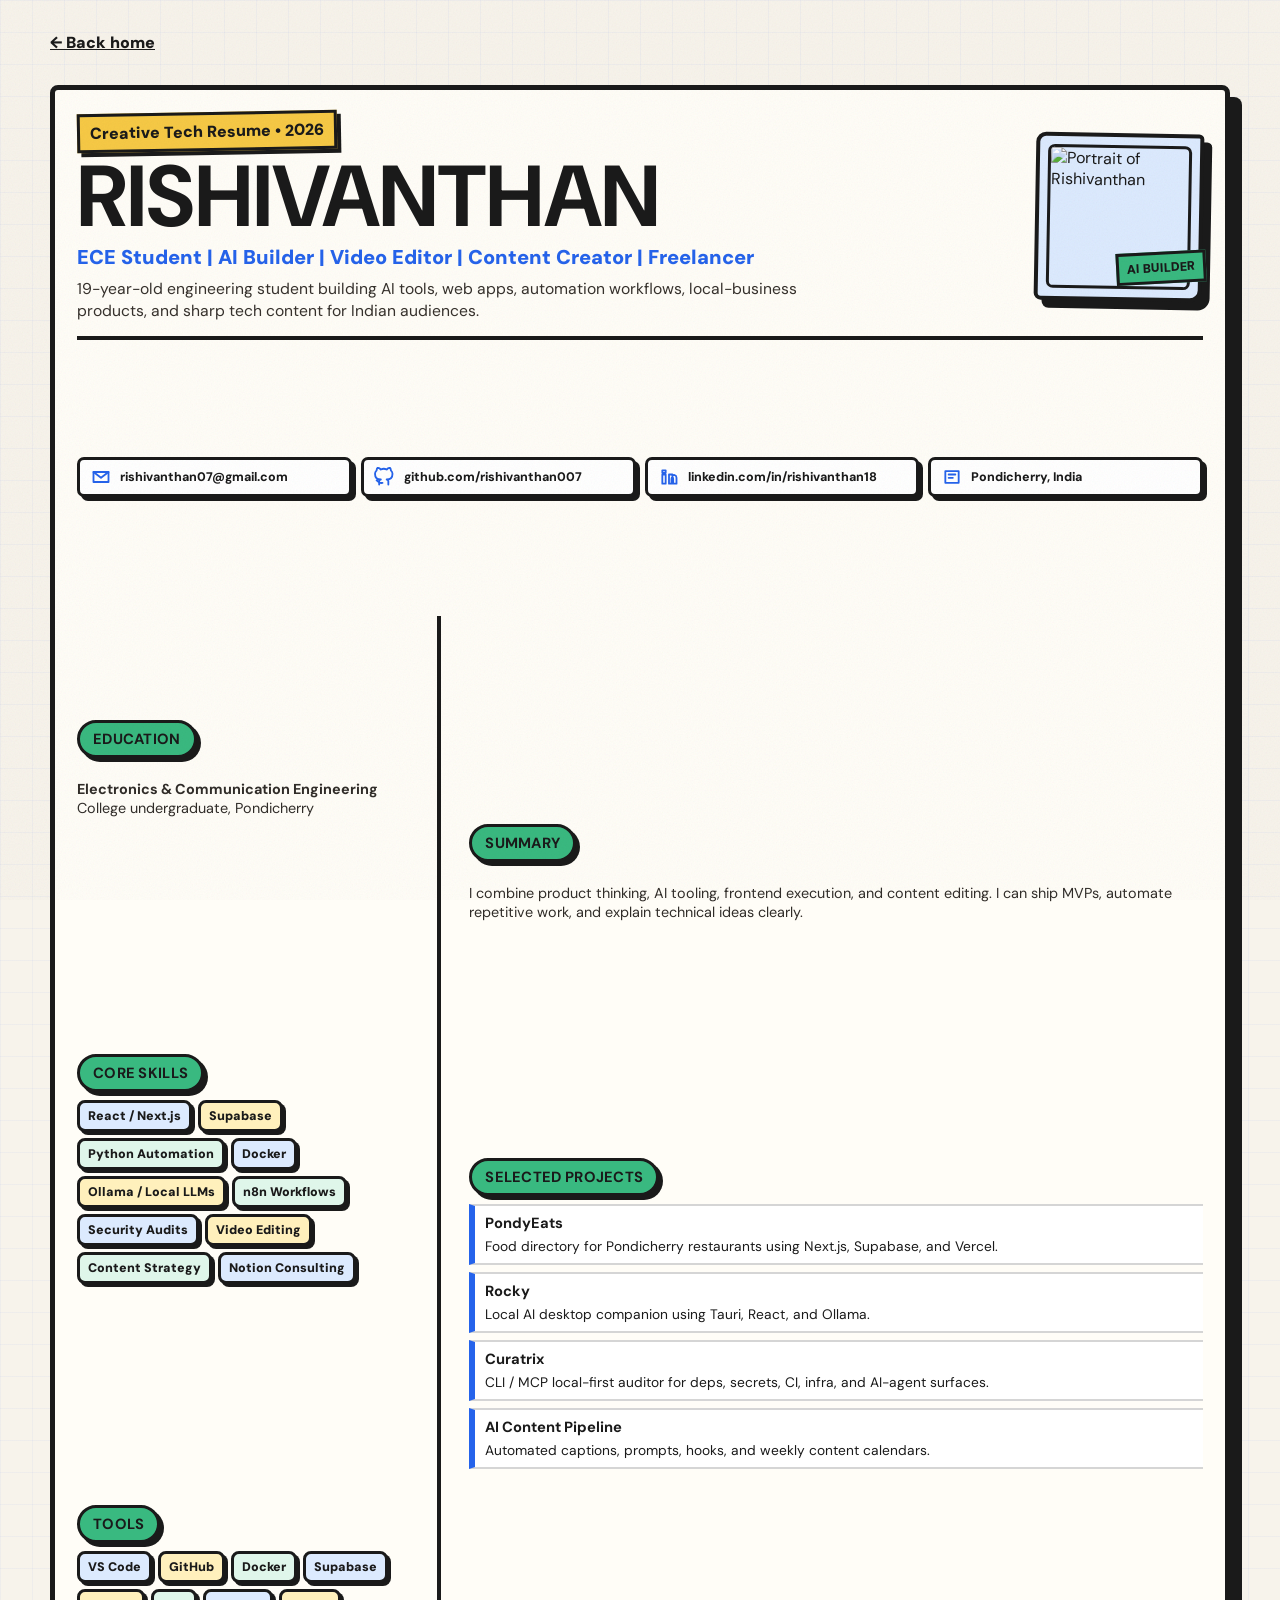
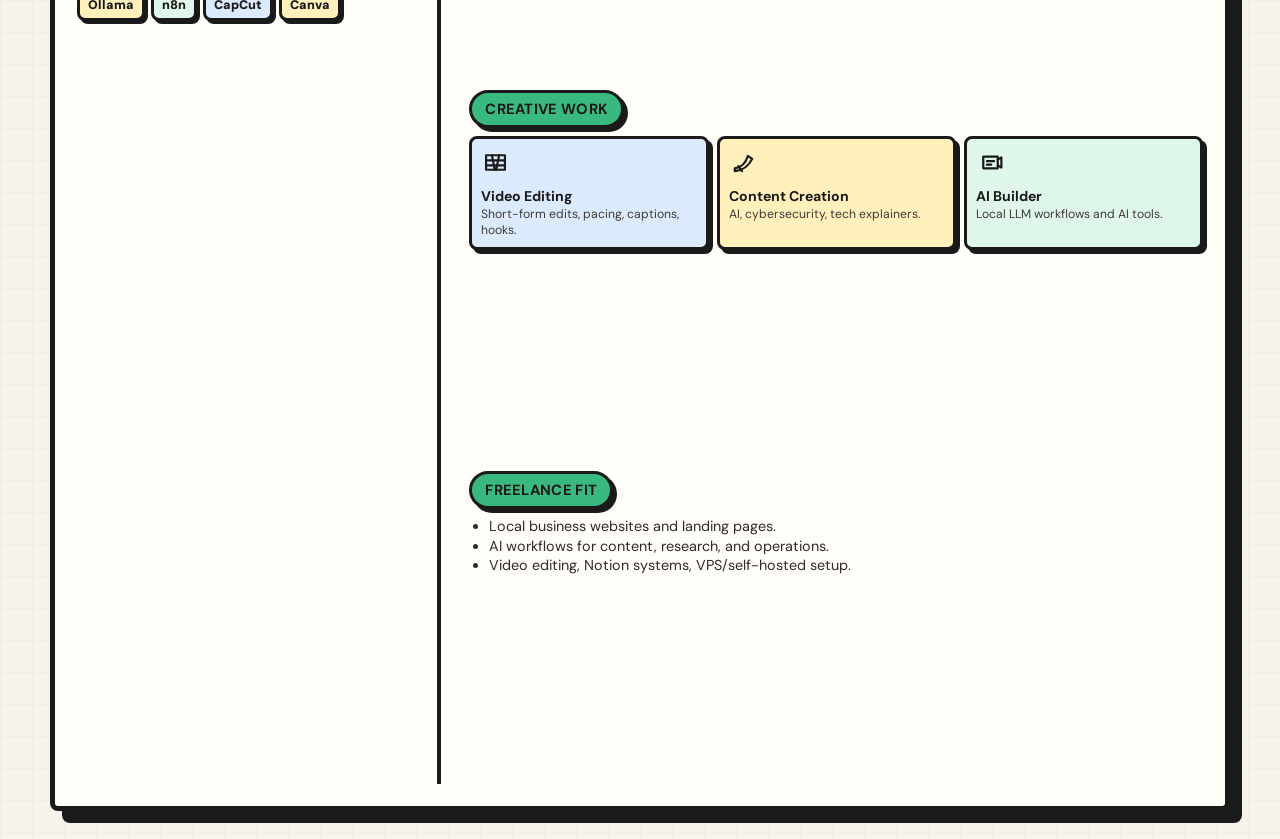
==== resume.html @ 9101a1c8 "Initial portfolio website" ====
<!doctype html>
<html lang="en">
  <head>
    <meta charset="utf-8" />
    <meta name="viewport" content="width=device-width, initial-scale=1" />
    <title>Resume | Rishivanthan</title>
    <link rel="preconnect" href="https://fonts.googleapis.com" />
    <link rel="preconnect" href="https://fonts.gstatic.com" crossorigin />
    <link
      href="https://fonts.googleapis.com/css2?family=Caveat:wght@600;700&family=DM+Sans:wght@400;500;700;900&family=Kalam:wght@400;700&display=swap"
      rel="stylesheet"
    />
    <link rel="stylesheet" href="styles.css" />
  </head>
  <body class="resume-body">
    <div class="paper-noise" aria-hidden="true"></div>
    <main class="resume-page">
      <a class="back-link" href="index.html">← Back home</a>

      <article class="hr-resume">
        <header class="resume-hero">
          <div class="resume-name-block">
            <p class="resume-kicker">Creative Tech Resume • 2026</p>
            <h1>Rishivanthan</h1>
            <p class="resume-role">ECE Student | AI Builder | Video Editor | Content Creator | Freelancer</p>
            <p class="resume-summary">
              19-year-old engineering student building AI tools, web apps, automation workflows,
              local-business products, and sharp tech content for Indian audiences.
            </p>
          </div>

          <figure class="resume-photo-card">
            <img src="MMEEE.png" alt="Portrait of Rishivanthan" />
          </figure>
        </header>

        <section class="resume-contact-row" aria-label="Contact links">
          <a href="mailto:rishivanthan07@gmail.com">
            <svg viewBox="0 0 24 24" aria-hidden="true"><path d="M3 6h18v12H3z" /><path d="M3 6l9 7 9-7" /></svg>
            rishivanthan07@gmail.com
          </a>
          <a href="https://github.com/rishivanthan007">
            <svg viewBox="0 0 24 24" aria-hidden="true"><path d="M9 19c-5 1-5-2-7-3m14 5v-4c0-1-1-2-2-2 4 0 7-2 7-7 0-2-1-3-2-4 0-1 0-2-1-3 0 0-2 0-4 2-2-1-5-1-7 0-2-2-4-2-4-2-1 1-1 2-1 3-1 1-2 2-2 4 0 5 3 7 7 7-1 0-2 1-2 2v4" /></svg>
            github.com/rishivanthan007
          </a>
          <a href="https://www.linkedin.com/in/rishivanthan18/">
            <svg viewBox="0 0 24 24" aria-hidden="true"><path d="M4 9h4v11H4zM4 4h4v3H4zM12 9h4v2c1-2 5-2 5 2v7h-4v-6c0-2-2-2-2 0v6h-3z" /></svg>
            linkedin.com/in/rishivanthan18
          </a>
          <span>
            <svg viewBox="0 0 24 24" aria-hidden="true"><path d="M4 5h16v14H4z" /><path d="M8 9h8M8 13h5" /></svg>
            Pondicherry, India
          </span>
        </section>

        <div class="resume-columns">
          <aside class="resume-left">
            <section class="resume-section">
              <h2>Education</h2>
              <p><strong>Electronics & Communication Engineering</strong><br />College undergraduate, Pondicherry</p>
            </section>

            <section class="resume-section">
              <h2>Core Skills</h2>
              <div class="resume-skill-list">
                <span>React / Next.js</span>
                <span>Supabase</span>
                <span>Python Automation</span>
                <span>Docker</span>
                <span>Ollama / Local LLMs</span>
                <span>n8n Workflows</span>
                <span>Security Audits</span>
                <span>Video Editing</span>
                <span>Content Strategy</span>
                <span>Notion Consulting</span>
              </div>
            </section>

            <section class="resume-section">
              <h2>Tools</h2>
              <div class="tool-grid" aria-label="Tools">
                <span>VS Code</span><span>GitHub</span><span>Docker</span><span>Supabase</span>
                <span>Ollama</span><span>n8n</span><span>CapCut</span><span>Canva</span>
              </div>
            </section>
          </aside>

          <section class="resume-right">
            <section class="resume-section">
              <h2>Summary</h2>
              <p>
                I combine product thinking, AI tooling, frontend execution, and content editing.
                I can ship MVPs, automate repetitive work, and explain technical ideas clearly.
              </p>
            </section>

            <section class="resume-section">
              <h2>Selected Projects</h2>
              <div class="resume-project-list">
                <article>
                  <strong>PondyEats</strong>
                  <span>Food directory for Pondicherry restaurants using Next.js, Supabase, and Vercel.</span>
                </article>
                <article>
                  <strong>Rocky</strong>
                  <span>Local AI desktop companion using Tauri, React, and Ollama.</span>
                </article>
                <article>
                  <strong>Curatrix</strong>
                  <span>CLI / MCP local-first auditor for deps, secrets, CI, infra, and AI-agent surfaces.</span>
                </article>
                <article>
                  <strong>AI Content Pipeline</strong>
                  <span>Automated captions, prompts, hooks, and weekly content calendars.</span>
                </article>
              </div>
            </section>

            <section class="resume-section">
              <h2>Creative Work</h2>
              <div class="media-strip">
                <div>
                  <svg viewBox="0 0 40 40" aria-hidden="true"><path d="M7 10h26v20H7z" /><path d="M15 10l4 20M25 10l-4 20M7 17h26M7 24h26" /></svg>
                  <strong>Video Editing</strong>
                  <span>Short-form edits, pacing, captions, hooks.</span>
                </div>
                <div>
                  <svg viewBox="0 0 40 40" aria-hidden="true"><path d="M8 28c9-1 15-7 18-17l6 4c-5 10-13 16-24 17z" /><path d="M13 25l5 7" /></svg>
                  <strong>Content Creation</strong>
                  <span>AI, cybersecurity, tech explainers.</span>
                </div>
                <div>
                  <svg viewBox="0 0 40 40" aria-hidden="true"><path d="M10 12h20v16H10z" /><path d="M15 18h10M15 23h6M30 16l5-3v14l-5-3" /></svg>
                  <strong>AI Builder</strong>
                  <span>Local LLM workflows and AI tools.</span>
                </div>
              </div>
            </section>

            <section class="resume-section">
              <h2>Freelance Fit</h2>
              <ul class="resume-bullets">
                <li>Local business websites and landing pages.</li>
                <li>AI workflows for content, research, and operations.</li>
                <li>Video editing, Notion systems, VPS/self-hosted setup.</li>
              </ul>
            </section>
          </section>
        </div>
      </article>
    </main>
  </body>
</html>
---- styles.css ----
:root {
  --paper: #f5f0e8;
  --paper-deep: #e5d7c4;
  --ink: #1a1a1a;
  --muted: #5d5750;
  --blue: #2563eb;
  --red: #e63946;
  --yellow: #f6c945;
  --green: #39b980;
  --pink: #e8a1ad;
  --soft-blue: #dceafe;
  --soft-yellow: #fff0bc;
  --soft-green: #dff6ea;
  --soft-red: #f9d7dc;
  --shadow: 7px 7px 0 var(--ink);
}

* {
  box-sizing: border-box;
}

html {
  scroll-behavior: smooth;
}

body {
  margin: 0;
  color: var(--ink);
  font-family: "DM Sans", system-ui, sans-serif;
  background:
    linear-gradient(rgba(37, 99, 235, 0.055) 1px, transparent 1px),
    linear-gradient(90deg, rgba(37, 99, 235, 0.055) 1px, transparent 1px),
    var(--paper);
  background-size: 34px 34px;
  cursor: url("data:image/svg+xml,%3Csvg xmlns='http://www.w3.org/2000/svg' width='30' height='30' viewBox='0 0 30 30'%3E%3Cpath fill='%23f8d047' stroke='%231a1a1a' stroke-width='2' d='M4 24 19 5l6 5L10 28 4 29z'/%3E%3Cpath stroke='%231a1a1a' stroke-width='2' d='m17 8 6 5'/%3E%3C/svg%3E") 2 28, auto;
}

a,
button {
  cursor: inherit;
}

.paper-noise {
  position: fixed;
  inset: 0;
  pointer-events: none;
  opacity: 0.25;
  z-index: 50;
  background-image: url("data:image/svg+xml,%3Csvg xmlns='http://www.w3.org/2000/svg' width='160' height='160' viewBox='0 0 160 160'%3E%3Cfilter id='n'%3E%3CfeTurbulence type='fractalNoise' baseFrequency='.72' numOctaves='4' stitchTiles='stitch'/%3E%3C/filter%3E%3Crect width='160' height='160' filter='url(%23n)' opacity='.28'/%3E%3C/svg%3E");
  mix-blend-mode: multiply;
}

.topbar {
  position: sticky;
  top: 0;
  z-index: 20;
  display: grid;
  grid-template-columns: auto 1fr auto;
  align-items: center;
  gap: 18px;
  padding: 12px clamp(16px, 4vw, 48px);
  background: rgba(245, 240, 232, 0.92);
  border-bottom: 4px solid var(--ink);
  backdrop-filter: blur(8px);
}

.brand-mark {
  display: grid;
  place-items: center;
  width: 42px;
  height: 42px;
  color: var(--paper);
  background: var(--ink);
  border: 3px solid var(--ink);
  border-radius: 46% 54% 40% 60%;
  font-family: "Caveat", cursive;
  font-size: 30px;
  text-decoration: none;
  transform: rotate(-4deg);
}

.nav-links {
  display: flex;
  flex-wrap: wrap;
  gap: clamp(10px, 2vw, 28px);
  justify-content: center;
}

.nav-links a,
.mini-cta,
.small-link {
  color: var(--ink);
  font-weight: 900;
  text-decoration: none;
  border-bottom: 3px solid transparent;
}

.nav-links a:hover,
.small-link:hover {
  border-color: var(--red);
}

.mini-cta {
  padding: 10px 14px;
  background: var(--soft-yellow);
  border: 3px solid var(--ink);
  box-shadow: 4px 4px 0 var(--ink);
  transition: transform 160ms ease, box-shadow 160ms ease, background-color 160ms ease;
}

.mini-cta:hover {
  background: var(--yellow);
  transform: translate(3px, 3px);
  box-shadow: 1px 1px 0 var(--ink);
}

main,
footer {
  width: min(1180px, calc(100% - 32px));
  margin: 0 auto;
}

section {
  padding: clamp(52px, 9vw, 104px) 0;
}

.hero {
  min-height: calc(100vh - 76px);
  display: grid;
  grid-template-columns: minmax(0, 1.22fr) minmax(300px, 0.78fr);
  align-items: center;
  gap: clamp(24px, 4vw, 54px);
  padding-top: 38px;
}

.hero-copy {
  position: relative;
  z-index: 3;
}

.eyebrow {
  display: inline-block;
  margin: 0 0 18px;
  padding: 8px 12px;
  background: var(--yellow);
  border: 3px solid var(--ink);
  border-radius: 51% 49% 48% 52% / 9% 12% 14% 10%;
  font-weight: 900;
  transform: rotate(-1deg);
}

h1,
h2,
h3 {
  margin: 0;
  letter-spacing: 0;
}

h1 {
  max-width: 860px;
  font-family: "Caveat", cursive;
  font-size: clamp(4.3rem, 10.2vw, 8.8rem);
  line-height: 0.82;
}

.wave-emoji {
  display: inline-block;
  margin-left: 8px;
  font-size: 0.52em;
  animation: emojiWave 2.7s ease-in-out infinite;
  transform-origin: 70% 70%;
}

.type-line {
  min-height: 48px;
  margin: 28px 0 0;
  font-size: clamp(1.45rem, 3vw, 2.25rem);
}

.type-line strong {
  color: var(--blue);
  border-right: 4px solid var(--red);
  padding-right: 6px;
}

.tagline {
  max-width: 600px;
  margin: 18px 0 28px;
  font-size: clamp(1.1rem, 2vw, 1.35rem);
  color: var(--muted);
}

.hero-actions,
.platform-badges,
.card-tags {
  display: flex;
  flex-wrap: wrap;
  gap: 14px;
}

.sketch-btn {
  position: relative;
  display: inline-flex;
  align-items: center;
  justify-content: center;
  min-height: 48px;
  padding: 12px 22px;
  color: var(--ink);
  background: #fff;
  border: 3px solid var(--ink);
  border-radius: 54% 46% 48% 52% / 13% 18% 15% 17%;
  box-shadow: var(--shadow);
  font-weight: 900;
  text-decoration: none;
  transition: transform 180ms ease, box-shadow 180ms ease;
}

.sketch-btn.primary {
  color: #fff;
  background: linear-gradient(135deg, var(--blue), #1748b5);
}

.sketch-btn:not(.primary) {
  background: var(--soft-yellow);
}

.sketch-btn:hover {
  transform: translate(4px, 4px) rotate(-1deg);
  box-shadow: 3px 3px 0 var(--ink);
}

.avatar-stage {
  position: relative;
  z-index: 1;
  min-height: 400px;
  display: grid;
  place-items: center end;
}

.avatar-stage::before {
  content: "";
  position: absolute;
  width: min(82%, 390px);
  aspect-ratio: 1;
  background: #dbe7df;
  border: 5px solid var(--ink);
  border-radius: 46% 54% 56% 44% / 48% 39% 61% 52%;
  box-shadow: 12px 12px 0 var(--ink);
  transform: rotate(4deg);
}

.hero-portrait {
  position: relative;
  z-index: 3;
  width: min(88%, 390px);
  margin: 0;
  padding: 14px 14px 16px;
  background: #fffdf7;
  border: 5px solid var(--ink);
  border-radius: 12px 7px 16px 9px;
  box-shadow: 12px 12px 0 var(--ink);
  transform: rotate(2deg);
  animation: floaty 4.6s ease-in-out infinite;
}

.hero-portrait::before {
  content: "";
  position: absolute;
  top: -18px;
  left: 50%;
  width: 110px;
  height: 28px;
  background: rgba(217, 199, 163, 0.88);
  border: 3px solid var(--ink);
  transform: translateX(-50%) rotate(-3deg);
}

.hero-portrait img {
  display: block;
  width: 100%;
  aspect-ratio: 1;
  object-fit: cover;
  object-position: center 34%;
  border: 4px solid var(--ink);
  border-radius: 8px 10px 7px 12px;
  filter: contrast(1.04) saturate(0.86);
}

.hero-portrait figcaption {
  margin-top: 12px;
  font-family: "Kalam", cursive;
  font-size: clamp(1rem, 2vw, 1.25rem);
  font-weight: 700;
  text-align: center;
}

.avatar-doodle {
  display: none;
  position: relative;
  width: min(88%, 380px);
  animation: floaty 4.6s ease-in-out infinite;
  filter: drop-shadow(8px 8px 0 rgba(26, 26, 26, 0.22));
}

.avatar-doodle path {
  fill: none;
  stroke: var(--ink);
  stroke-width: 8;
  stroke-linecap: round;
  stroke-linejoin: round;
}

.avatar-doodle .blob {
  fill: #f1e5cf;
}

.avatar-doodle .face,
.avatar-doodle .neck,
.avatar-doodle .ear,
.avatar-doodle .hand {
  fill: #c78b64;
}

.avatar-doodle .hair {
  fill: var(--ink);
}

.avatar-doodle .shirt {
  fill: #b85f1a;
}

.avatar-doodle .shirt-logo {
  stroke: #f1e5cf;
  stroke-width: 5;
}

.avatar-doodle .eye-closed {
  opacity: 0;
}

.avatar-doodle .eye-open {
  animation: blinkOpen 4s infinite;
}

.avatar-doodle .eye-closed {
  animation: blinkClosed 4s infinite;
}

.waving-arm {
  transform-origin: 302px 292px;
  animation: waveArm 9s ease-in-out infinite;
}

.spark,
.doodle-arrow {
  position: absolute;
  z-index: 2;
}

.spark {
  width: 64px;
  right: 6%;
  top: 10%;
  fill: var(--green);
  stroke: var(--ink);
  stroke-width: 4;
  animation: wiggle 3s ease-in-out infinite;
}

.doodle-arrow {
  width: 130px;
  left: 3%;
  bottom: 12%;
  fill: none;
  stroke: var(--ink);
  stroke-width: 6;
  stroke-linecap: round;
  stroke-linejoin: round;
}

.section-divider {
  width: 100%;
  height: 80px;
  display: block;
  fill: var(--ink);
  margin-top: -38px;
}

.content-grid {
  display: grid;
  grid-template-columns: minmax(0, 1.2fr) minmax(250px, 0.7fr);
  gap: clamp(26px, 6vw, 70px);
  align-items: center;
}

.hand-title {
  display: inline-block;
  margin-bottom: 24px;
  font-family: "Kalam", cursive;
  font-size: clamp(2.45rem, 6vw, 4.9rem);
  line-height: 0.95;
  text-decoration: underline;
  text-decoration-color: var(--red);
  text-decoration-thickness: 8px;
  text-underline-offset: 9px;
  text-decoration-skip-ink: none;
}

.note-copy,
.creator p {
  max-width: 820px;
  margin: 0 0 18px;
  font-size: clamp(1.08rem, 1.8vw, 1.28rem);
  line-height: 1.68;
}

.sticky-note,
.availability-banner,
.letter-paper,
.project-card,
.resume-panel,
.project-hero-panel {
  border: 4px solid var(--ink);
  box-shadow: var(--shadow);
}

.sticky-note {
  padding: 30px;
  background: var(--yellow);
  transform: rotate(2deg);
  border-radius: 6px 10px 7px 14px;
}

.sticky-note span {
  display: block;
  margin-bottom: 18px;
  font-family: "Caveat", cursive;
  font-size: 2rem;
}

.sticky-note strong {
  display: block;
  margin-bottom: 6px;
}

.sticker-wall {
  display: flex;
  flex-wrap: wrap;
  gap: 14px;
  padding: 24px 0 0;
}

.sticker-wall span,
.card-tags span,
.platform-badges a {
  position: relative;
  display: inline-flex;
  padding: 10px 14px;
  background: #fff;
  border: 3px solid var(--ink);
  border-radius: 9px 5px 12px 6px;
  box-shadow: 4px 4px 0 var(--ink);
  font-weight: 900;
}

.sticker-wall span {
  --tilt: 0deg;
  --lift: 0px;
  --scale: 1;
  --nudge-x: 0px;
  --nudge-y: 0px;
  outline: none;
  user-select: none;
  transform: translate(var(--nudge-x), calc(var(--lift) + var(--nudge-y))) rotate(var(--tilt)) scale(var(--scale));
  transition: transform 180ms ease, box-shadow 180ms ease, background-color 180ms ease;
}

.sticker-wall span::after {
  content: attr(data-tip);
  position: absolute;
  left: 50%;
  bottom: calc(100% + 12px);
  z-index: 8;
  width: min(250px, 78vw);
  padding: 9px 11px;
  color: #fffdf7;
  background: var(--ink);
  border: 3px solid var(--ink);
  border-radius: 7px 11px 5px 9px;
  box-shadow: 4px 4px 0 var(--red);
  font-size: 0.82rem;
  line-height: 1.28;
  opacity: 0;
  pointer-events: none;
  transform: translate(-50%, 8px) rotate(-1deg);
  transition: opacity 160ms ease, transform 160ms ease;
}

.sticker-wall span:hover,
.sticker-wall span:focus-visible {
  --lift: -8px;
  --scale: 1.045;
  box-shadow: 7px 9px 0 var(--ink);
}

.sticker-wall span:hover::after,
.sticker-wall span:focus-visible::after {
  opacity: 1;
  transform: translate(-50%, 0) rotate(-1deg);
}

.sticker-wall span.is-tapped {
  animation: stickerTap 420ms ease;
}

.sticker-wall span:nth-child(3n + 1) {
  --tilt: -2deg;
  background: var(--soft-blue);
}

.sticker-wall span:nth-child(3n + 2) {
  --tilt: 1.5deg;
  background: var(--soft-yellow);
}

.sticker-wall span:nth-child(3n) {
  --tilt: -0.8deg;
  background: var(--soft-green);
}

.skill-pop {
  position: fixed;
  z-index: 60;
  width: 12px;
  height: 12px;
  pointer-events: none;
  background: var(--red);
  border: 2px solid var(--ink);
  border-radius: 50%;
  box-shadow: 18px -10px 0 var(--yellow), -15px -6px 0 var(--blue), 7px 17px 0 var(--green);
  animation: skillPop 520ms ease forwards;
}

.section-heading-row {
  display: flex;
  justify-content: space-between;
  align-items: start;
  gap: 20px;
}

.corkboard {
  display: grid;
  grid-template-columns: repeat(4, minmax(250px, 1fr));
  gap: 28px;
  margin-top: 24px;
  padding: clamp(22px, 4vw, 42px);
  background:
    radial-gradient(rgba(26, 26, 26, 0.17) 1px, transparent 1px),
    #c99357;
  background-size: 12px 12px;
  border: 5px solid var(--ink);
  box-shadow: 10px 10px 0 var(--ink);
  overflow: hidden;
}

.project-card {
  position: relative;
  min-height: 500px;
  display: flex;
  flex-direction: column;
  padding: 18px;
  background: #fffaf2;
  border-radius: 5px 11px 7px 9px;
  transition: transform 180ms ease, box-shadow 180ms ease;
}

.project-card:hover,
.project-card:focus-within {
  transform: translateY(-10px) rotate(0deg);
  box-shadow: 12px 14px 0 var(--ink);
}

.project-card h3 {
  margin: 12px 0 8px;
  font-family: "Kalam", cursive;
  font-size: clamp(1.9rem, 2.4vw, 2.45rem);
  line-height: 0.98;
}

.project-card p {
  line-height: 1.55;
}

.project-card a {
  width: max-content;
  margin-top: auto;
  padding: 9px 12px;
  color: var(--ink);
  background: var(--soft-yellow);
  border: 3px solid var(--ink);
  border-radius: 7px 12px 6px 9px;
  box-shadow: 4px 4px 0 var(--ink);
  font-weight: 900;
  text-decoration: none;
  transition: transform 160ms ease, box-shadow 160ms ease;
}

.project-card a:hover {
  background: var(--yellow);
  transform: translate(3px, 3px);
  box-shadow: 1px 1px 0 var(--ink);
}

.project-card:hover .pin {
  animation: pinBounce 680ms ease;
}

.window-bar {
  margin: -18px -18px 0;
  padding: 9px 14px;
  background: #d9d9d9;
  border-bottom: 4px solid var(--ink);
  font-size: 0.82rem;
  font-weight: 900;
  text-align: center;
}

.project-status {
  display: flex;
  flex-wrap: wrap;
  gap: 7px;
  margin-top: 14px;
}

.project-status span {
  padding: 5px 8px;
  color: var(--ink);
  background: var(--soft-blue);
  border: 2px solid var(--ink);
  border-radius: 999px;
  font-size: 0.72rem;
  font-weight: 900;
  text-transform: uppercase;
}

.project-status span:nth-child(2) {
  background: var(--soft-yellow);
}

.project-card:nth-child(2) .project-status span:first-child,
.project-card:nth-child(4) .project-status span:first-child {
  background: var(--soft-blue);
}

.project-card:nth-child(3) .project-status span:first-child {
  background: var(--soft-red);
}

.project-card:nth-child(2) .project-status span:nth-child(2) {
  background: var(--soft-red);
}

.project-card:nth-child(3) .project-status span:nth-child(2),
.project-card:nth-child(4) .project-status span:nth-child(2) {
  background: var(--soft-green);
}

.project-visual {
  position: relative;
  display: grid;
  grid-template-columns: 0.75fr 1fr;
  gap: 10px;
  min-height: 108px;
  margin: 12px 0 10px;
  padding: 12px;
  background: rgba(255, 255, 255, 0.58);
  border: 3px solid var(--ink);
  border-radius: 9px 6px 11px 7px;
  overflow: hidden;
}

.project-visual.image-preview {
  display: block;
  min-height: 126px;
  padding: 0;
  background: #fff;
}

.project-visual.image-preview::before {
  content: none;
}

.project-visual.image-preview img {
  display: block;
  width: 100%;
  height: 126px;
  object-fit: cover;
  filter: saturate(0.95) contrast(1.03);
}

.food-preview img {
  object-position: 19% 43%;
}

.project-visual::before {
  content: "";
  grid-row: span 3;
  background: var(--soft-yellow);
  border: 3px solid var(--ink);
  border-radius: 7px 10px 6px 9px;
}

.project-visual span {
  display: block;
  min-height: 18px;
  background: #fffdf7;
  border: 3px solid var(--ink);
  border-radius: 999px;
}

.project-visual span:nth-child(2) {
  width: 78%;
  background: var(--green);
}

.project-visual span:nth-child(3) {
  width: 58%;
  background: var(--pink);
}

.rocky-preview::before {
  border-radius: 50%;
  background: var(--soft-blue);
}

.rocky-preview span:nth-child(2) {
  background: var(--blue);
}

.curatrix-preview::before {
  background: var(--soft-red);
}

.curatrix-preview span {
  border-radius: 8px;
}

.curatrix-preview.image-preview {
  display: grid;
  place-items: center;
  background: #0e0f0f;
}

.curatrix-preview.image-preview img {
  width: 92%;
  height: auto;
  max-height: 126px;
  object-fit: contain;
  filter: none;
}

.content-preview::before {
  background: var(--green);
}

.content-preview span:nth-child(2) {
  background: var(--yellow);
}

.footage-preview {
  display: grid;
  grid-template-columns: 1fr auto;
  align-items: end;
  min-height: 126px;
  padding: 14px;
  color: #fff;
  background:
    linear-gradient(135deg, rgba(26, 26, 26, 0.68), rgba(26, 26, 26, 0.1)),
    linear-gradient(120deg, #182447, #2563eb 54%, #39b980);
}

.footage-preview::before {
  content: "";
  position: absolute;
  inset: 12px 12px auto auto;
  width: 74px;
  height: 42px;
  background:
    linear-gradient(90deg, rgba(255, 255, 255, 0.72) 2px, transparent 2px) 0 0 / 12px 100%,
    rgba(255, 255, 255, 0.2);
  border: 2px solid rgba(255, 255, 255, 0.72);
  border-radius: 5px;
}

.footage-preview .play-dot {
  display: grid;
  place-items: center;
  width: 42px;
  height: 42px;
  background: rgba(255, 255, 255, 0.88);
  border: 3px solid var(--ink);
  border-radius: 50%;
  box-shadow: 3px 3px 0 var(--ink);
}

.footage-preview .play-dot::before {
  content: "";
  width: 0;
  height: 0;
  margin-left: 3px;
  border-top: 9px solid transparent;
  border-bottom: 9px solid transparent;
  border-left: 14px solid var(--blue);
}

.footage-preview .footage-label {
  justify-self: end;
  padding: 6px 8px;
  color: var(--ink);
  background: var(--soft-yellow);
  border: 2px solid var(--ink);
  border-radius: 999px;
  font-size: 0.7rem;
  font-weight: 900;
}

.footage-preview .footage-timeline {
  grid-column: 1 / -1;
  display: block;
  height: 12px;
  margin-top: 14px;
  background:
    linear-gradient(90deg, var(--yellow) 0 28%, var(--red) 28% 36%, var(--green) 36% 64%, #fff 64% 100%);
  border: 2px solid var(--ink);
  border-radius: 999px;
}

.content-preview.footage-preview {
  background:
    linear-gradient(135deg, rgba(26, 26, 26, 0.62), rgba(26, 26, 26, 0.08)),
    linear-gradient(120deg, #1f2937, #e63946 52%, #f6c945);
}

.project-impact {
  margin: 0 0 12px;
  padding-left: 12px;
  color: var(--muted);
  border-left: 5px solid var(--blue);
  font-size: 0.94rem;
  font-weight: 700;
}

.card-tags span {
  padding: 7px 9px;
  font-size: 0.84rem;
  box-shadow: 3px 3px 0 var(--ink);
}

.pin {
  position: absolute;
  top: -13px;
  left: 50%;
  width: 25px;
  height: 25px;
  background: var(--red);
  border: 4px solid var(--ink);
  border-radius: 50%;
  transform: translateX(-50%);
}

.pin.blue {
  background: var(--blue);
}

.tilt-left {
  transform: rotate(-1.6deg);
}

.tilt-right {
  transform: rotate(1.5deg);
}

.soft-red {
  background: var(--soft-red);
}

.soft-blue {
  background: var(--soft-blue);
}

.check-list {
  display: grid;
  gap: 14px;
  margin: 0;
  padding: 0;
  list-style: none;
  font-size: clamp(1.05rem, 1.6vw, 1.24rem);
  font-weight: 700;
}

.check-list li {
  position: relative;
  padding-left: 44px;
}

.check-list li::before {
  content: "✓";
  position: absolute;
  left: 0;
  top: -5px;
  display: grid;
  place-items: center;
  width: 30px;
  height: 30px;
  color: var(--blue);
  border: 3px solid var(--ink);
  border-radius: 40% 60% 55% 45%;
  font-family: "Caveat", cursive;
  font-size: 1.8rem;
  line-height: 1;
  transform: rotate(-7deg);
}

.availability-banner {
  display: grid;
  gap: 14px;
  padding: 28px;
  background: var(--green);
  transform: rotate(-1deg);
}

.availability-banner strong {
  font-family: "Kalam", cursive;
  font-size: 2.2rem;
  line-height: 1;
}

.creator {
  max-width: 900px;
}

.platform-badges a {
  color: var(--ink);
  background: var(--soft-green);
  text-decoration: none;
  transition: transform 160ms ease, box-shadow 160ms ease, background-color 160ms ease;
}

.platform-badges a:hover {
  background: var(--green);
  transform: translate(3px, 3px);
  box-shadow: 1px 1px 0 var(--ink);
}

.letter-paper {
  position: relative;
  overflow: hidden;
  padding: clamp(22px, 5vw, 46px);
  background:
    radial-gradient(circle at 20% 28%, rgba(248, 208, 71, 0.35) 0 58px, transparent 60px),
    radial-gradient(circle at 86% 16%, rgba(37, 99, 235, 0.16) 0 74px, transparent 76px),
    linear-gradient(135deg, #fffdf7 0%, #fff5dc 100%);
  border-radius: 8px 5px 12px 7px;
  transform: rotate(-0.5deg);
}

.letter-paper::before {
  content: "";
  position: absolute;
  top: 18px;
  left: 50%;
  width: 170px;
  height: 34px;
  background: rgba(248, 208, 71, 0.78);
  border: 3px solid var(--ink);
  transform: translateX(-50%) rotate(-2deg);
  opacity: 0.9;
}

.contact-heading {
  position: relative;
  z-index: 1;
  display: flex;
  justify-content: space-between;
  gap: 20px;
  align-items: center;
}

.contact-heading svg {
  width: 120px;
  fill: none;
  stroke: var(--ink);
  stroke-width: 5;
  stroke-linejoin: round;
}

.contact-list {
  position: relative;
  z-index: 1;
  display: grid;
  gap: 14px;
  margin: 18px 0 0;
  padding: 0;
  list-style: none;
}

.contact-list li {
  display: grid;
  grid-template-columns: 120px 1fr;
  gap: 16px;
  align-items: center;
  padding: 12px 14px;
  background: rgba(255, 255, 255, 0.72);
  border: 3px solid var(--ink);
  box-shadow: 4px 4px 0 var(--ink);
  transform: rotate(-0.3deg);
  font-size: clamp(1rem, 2vw, 1.25rem);
}

.contact-list li:nth-child(even) {
  transform: rotate(0.5deg);
  background: rgba(215, 249, 255, 0.78);
}

.contact-list span {
  font-weight: 900;
}

.contact-list a {
  color: var(--ink);
  word-break: break-word;
}

.resume-orbit {
  position: fixed;
  right: 18px;
  bottom: 18px;
  z-index: 30;
  display: grid;
  place-items: center;
  width: 118px;
  height: 118px;
  color: var(--ink);
  text-decoration: none;
}

.resume-orbit span {
  position: absolute;
  z-index: 2;
  display: grid;
  place-items: center;
  width: 72px;
  height: 72px;
  background: var(--yellow);
  border: 4px solid var(--ink);
  border-radius: 50%;
  box-shadow: 5px 5px 0 var(--ink);
  font-family: "Kalam", cursive;
  font-weight: 900;
}

.resume-orbit svg {
  width: 118px;
  height: 118px;
  animation: spin 16s linear infinite;
}

.resume-orbit path {
  fill: none;
}

.resume-orbit text {
  font-size: 10px;
  font-weight: 900;
  letter-spacing: 1px;
  text-transform: uppercase;
}

footer {
  padding: 38px 0 48px;
  border-top: 4px solid var(--ink);
  text-align: center;
}

footer p {
  margin: 0 0 8px;
  font-family: "Kalam", cursive;
  font-size: 1.45rem;
}

.section-reveal {
  opacity: 0;
  transform: translateY(26px);
  transition: opacity 700ms ease, transform 700ms ease;
}

.section-reveal.is-visible {
  opacity: 1;
  transform: translateY(0);
}

.page-shell {
  padding-bottom: 70px;
}

.back-link {
  display: inline-block;
  margin: 32px 0;
  color: var(--ink);
  font-weight: 900;
}

.project-hero-panel,
.resume-panel {
  padding: clamp(24px, 5vw, 52px);
  background: #fffdf7;
}

.project-hero-panel h1,
.resume-panel h1 {
  font-size: clamp(4rem, 11vw, 8rem);
}

.project-meta-grid {
  display: grid;
  grid-template-columns: repeat(3, 1fr);
  gap: 18px;
  margin-top: 34px;
}

.project-meta-grid div,
.resume-chip {
  padding: 18px;
  background: #eadcc5;
  border: 3px solid var(--ink);
  box-shadow: 4px 4px 0 var(--ink);
}

.project-meta-grid strong,
.resume-chip strong {
  display: block;
  margin-bottom: 6px;
}

.project-wireframe {
  display: grid;
  grid-template-columns: 0.8fr 1.2fr;
  gap: 24px;
  margin-top: 34px;
}

.wire-card {
  min-height: 230px;
  padding: 22px;
  background: #dbe7df;
  border: 4px solid var(--ink);
  box-shadow: 6px 6px 0 var(--ink);
}

.wire-card:nth-child(even) {
  background: #e7d7cd;
}

.wire-bars {
  display: grid;
  grid-template-columns: repeat(3, minmax(58px, 1fr));
  gap: 14px;
  align-items: end;
  min-height: 145px;
  margin-top: 22px;
}

.wire-bars span {
  display: grid;
  place-items: center;
  min-height: 92px;
  background: #fffdf7;
  border: 4px solid var(--ink);
  box-shadow: 5px 5px 0 var(--ink);
  border-radius: 10px 5px 12px 6px;
  font-weight: 900;
  transform: rotate(-3deg);
}

.wire-bars span::before {
  content: "AI";
}

.wire-bars span:nth-child(2) {
  min-height: 124px;
  background: var(--yellow);
  transform: rotate(2deg);
}

.wire-bars span:nth-child(2)::before {
  content: "UI";
}

.wire-bars span:nth-child(3) {
  min-height: 76px;
  background: var(--green);
  transform: rotate(-1deg);
}

.wire-bars span:nth-child(3)::before {
  content: "GO";
}

.resume-grid {
  display: grid;
  grid-template-columns: 0.72fr 1.28fr;
  gap: 0;
  border: 4px solid var(--ink);
  background: #fffdf7;
  box-shadow: 10px 10px 0 var(--ink);
}

.resume-side,
.resume-main {
  padding: clamp(20px, 4vw, 42px);
}

.resume-side {
  background: #efefef;
  border-right: 4px solid var(--ink);
}

.resume-side h1 {
  font-family: "DM Sans", sans-serif;
  font-size: clamp(3rem, 8vw, 6rem);
  line-height: 0.86;
  text-transform: uppercase;
}

.resume-section {
  margin-top: 30px;
}

.resume-section h2 {
  display: inline-block;
  padding: 8px 18px;
  background: var(--green);
  border: 3px solid var(--ink);
  border-radius: 999px;
  font-family: "DM Sans", sans-serif;
  font-size: 1.3rem;
  text-transform: uppercase;
}

.resume-section p,
.resume-section li {
  line-height: 1.55;
}

.resume-section ul {
  padding-left: 20px;
}

.resume-body {
  background:
    linear-gradient(rgba(37, 99, 235, 0.04) 1px, transparent 1px),
    linear-gradient(90deg, rgba(37, 99, 235, 0.04) 1px, transparent 1px),
    #f7f3eb;
  background-size: 32px 32px;
}

.resume-page {
  width: min(1180px, calc(100% - 24px));
}

.hr-resume {
  margin-bottom: 28px;
  padding: clamp(14px, 2vw, 22px);
  background: #fffdf7;
  border: 5px solid var(--ink);
  border-radius: 8px;
  box-shadow: 12px 12px 0 var(--ink);
}

.resume-hero {
  display: grid;
  grid-template-columns: minmax(0, 1fr) 168px;
  gap: clamp(16px, 3vw, 28px);
  align-items: center;
  padding-bottom: 13px;
  border-bottom: 4px solid var(--ink);
}

.resume-kicker {
  display: inline-block;
  margin: 0 0 8px;
  padding: 6px 10px;
  background: var(--yellow);
  border: 3px solid var(--ink);
  box-shadow: 4px 4px 0 var(--ink);
  font-weight: 900;
  transform: rotate(-1deg);
}

.resume-name-block h1 {
  margin: 0;
  max-width: none;
  font-family: "DM Sans", system-ui, sans-serif;
  font-size: clamp(2.7rem, 7vw, 5.4rem);
  line-height: 0.88;
  letter-spacing: 0;
  text-transform: uppercase;
  white-space: nowrap;
}

.resume-role {
  margin: 9px 0 8px;
  color: var(--blue);
  font-size: clamp(1rem, 2vw, 1.25rem);
  font-weight: 900;
}

.resume-summary {
  max-width: 760px;
  margin: 0;
  color: #36312c;
  font-size: 0.98rem;
  line-height: 1.42;
}

.resume-photo-card {
  position: relative;
  margin: 0;
  padding: 8px;
  background: var(--soft-blue);
  border: 4px solid var(--ink);
  border-radius: 10px 5px 12px 7px;
  box-shadow: 8px 8px 0 var(--ink);
  transform: rotate(1deg);
}

.resume-photo-card::after {
  content: "AI BUILDER";
  position: absolute;
  right: -8px;
  bottom: 14px;
  padding: 5px 8px;
  background: var(--green);
  border: 3px solid var(--ink);
  font-size: 0.78rem;
  font-weight: 900;
  transform: rotate(-4deg);
}

.resume-photo-card img {
  display: block;
  width: 100%;
  aspect-ratio: 1;
  object-fit: cover;
  object-position: center top;
  border: 3px solid var(--ink);
  border-radius: 7px;
}

.resume-contact-row {
  display: grid;
  grid-template-columns: repeat(4, 1fr);
  gap: 9px;
  margin: 13px 0 15px;
}

.resume-contact-row a,
.resume-contact-row span {
  display: flex;
  gap: 7px;
  align-items: center;
  min-width: 0;
  padding: 7px 9px;
  color: var(--ink);
  background: #fff;
  border: 3px solid var(--ink);
  border-radius: 7px;
  box-shadow: 4px 4px 0 var(--ink);
  font-size: 0.78rem;
  font-weight: 800;
  text-decoration: none;
  overflow-wrap: anywhere;
}

.resume-contact-row svg {
  flex: 0 0 24px;
  width: 20px;
  height: 20px;
  fill: none;
  stroke: var(--blue);
  stroke-width: 2.2;
  stroke-linecap: round;
  stroke-linejoin: round;
}

.resume-columns {
  display: grid;
  grid-template-columns: 0.72fr 1.45fr;
  gap: clamp(16px, 3vw, 28px);
}

.resume-left {
  padding-right: clamp(14px, 2vw, 26px);
  border-right: 4px solid var(--ink);
}

.hr-resume .resume-section {
  margin-top: 0;
  margin-bottom: 13px;
}

.hr-resume .resume-section:last-child {
  margin-bottom: 0;
}

.hr-resume .resume-section h2 {
  display: inline-flex;
  align-items: center;
  min-height: 34px;
  margin: 0 0 8px;
  padding: 6px 13px;
  color: var(--ink);
  background: var(--green);
  border: 3px solid var(--ink);
  border-radius: 999px;
  box-shadow: 4px 4px 0 var(--ink);
  font-size: 0.92rem;
  letter-spacing: 0.02em;
  text-transform: uppercase;
}

.hr-resume .resume-section p,
.hr-resume .resume-section li {
  color: #302c28;
  font-size: 0.9rem;
  line-height: 1.35;
}

.resume-skill-list,
.tool-grid {
  display: flex;
  flex-wrap: wrap;
  gap: 6px;
}

.resume-skill-list span,
.tool-grid span {
  display: inline-flex;
  padding: 5px 8px;
  background: var(--soft-yellow);
  border: 3px solid var(--ink);
  border-radius: 8px;
  box-shadow: 3px 3px 0 var(--ink);
  font-size: 0.78rem;
  font-weight: 900;
}

.tool-grid span:nth-child(3n + 1),
.resume-skill-list span:nth-child(3n + 1) {
  background: var(--soft-blue);
}

.tool-grid span:nth-child(3n),
.resume-skill-list span:nth-child(3n) {
  background: var(--soft-green);
}

.resume-project-list {
  display: grid;
  gap: 7px;
}

.resume-project-list article {
  padding: 7px 10px;
  background: #fff;
  border-left: 6px solid var(--blue);
  border-top: 2px solid rgba(26, 26, 26, 0.18);
  border-bottom: 2px solid rgba(26, 26, 26, 0.18);
}

.resume-project-list strong {
  display: block;
  margin-bottom: 2px;
  font-size: 0.92rem;
}

.resume-project-list span {
  font-size: 0.86rem;
  line-height: 1.32;
}

.media-strip {
  display: grid;
  grid-template-columns: repeat(3, 1fr);
  gap: 8px;
}

.media-strip div {
  padding: 9px;
  background: var(--soft-blue);
  border: 3px solid var(--ink);
  border-radius: 8px;
  box-shadow: 4px 4px 0 var(--ink);
}

.media-strip div:nth-child(2) {
  background: var(--soft-yellow);
}

.media-strip div:nth-child(3) {
  background: var(--soft-green);
}

.media-strip svg {
  width: 29px;
  height: 29px;
  margin-bottom: 5px;
  fill: none;
  stroke: var(--ink);
  stroke-width: 3;
  stroke-linecap: round;
  stroke-linejoin: round;
}

.media-strip strong,
.media-strip span {
  display: block;
}

.media-strip strong {
  margin-bottom: 2px;
  font-size: 0.88rem;
}

.media-strip span {
  color: #403b35;
  font-size: 0.76rem;
  line-height: 1.28;
}

.resume-bullets {
  margin: 0;
  padding-left: 18px;
}

@keyframes blinkOpen {
  0%, 88%, 94%, 100% { opacity: 1; }
  89%, 93% { opacity: 0; }
}

@keyframes blinkClosed {
  0%, 88%, 94%, 100% { opacity: 0; }
  89%, 93% { opacity: 1; }
}

@keyframes floaty {
  0%, 100% { transform: translateY(0) rotate(-1deg); }
  50% { transform: translateY(-14px) rotate(1deg); }
}

@keyframes waveArm {
  0%, 72%, 100% { transform: rotate(0deg); }
  78% { transform: rotate(-18deg); }
  84% { transform: rotate(18deg); }
  90% { transform: rotate(-12deg); }
}

@keyframes emojiWave {
  0%, 100% { transform: rotate(0deg); }
  20% { transform: rotate(18deg); }
  40% { transform: rotate(-10deg); }
  60% { transform: rotate(12deg); }
}

@keyframes wiggle {
  0%, 100% { transform: rotate(0deg) scale(1); }
  50% { transform: rotate(9deg) scale(1.08); }
}

@keyframes stickerTap {
  0% { transform: translate(var(--nudge-x), calc(var(--lift) + var(--nudge-y))) rotate(var(--tilt)) scale(1); }
  45% { transform: translate(var(--nudge-x), calc(var(--lift) + var(--nudge-y))) rotate(var(--tilt)) scale(0.94); }
  100% { transform: translate(var(--nudge-x), calc(var(--lift) + var(--nudge-y))) rotate(var(--tilt)) scale(1.045); }
}

@keyframes skillPop {
  0% {
    opacity: 1;
    transform: translate(-50%, -50%) scale(0.4) rotate(0deg);
  }
  100% {
    opacity: 0;
    transform: translate(-50%, -74px) scale(1.45) rotate(22deg);
  }
}

@keyframes pinBounce {
  0%, 100% { transform: translateX(-50%) translateY(0); }
  45% { transform: translateX(-50%) translateY(-8px) scale(1.08); }
}

@keyframes spin {
  to { transform: rotate(360deg); }
}

@media (max-width: 980px) {
  .hero,
  .content-grid,
  .project-wireframe,
  .resume-grid {
    grid-template-columns: 1fr;
  }

  .resume-hero,
  .resume-columns,
  .resume-contact-row,
  .media-strip {
    grid-template-columns: 1fr;
  }

  .resume-left {
    padding-right: 0;
    padding-bottom: 24px;
    border-right: 0;
    border-bottom: 4px solid var(--ink);
  }

  .resume-photo-card {
    width: min(285px, 100%);
  }

  .hero {
    min-height: auto;
  }

  .avatar-stage {
    min-height: 380px;
  }

  .corkboard {
    grid-template-columns: repeat(2, minmax(230px, 1fr));
  }

  .resume-side {
    border-right: 0;
    border-bottom: 4px solid var(--ink);
  }
}

@media (max-width: 980px) {
  .resume-body {
    overflow: hidden;
  }

  .resume-page {
    width: 100vw;
    height: 100vh;
    overflow: hidden;
  }

  .resume-page .back-link {
    display: none;
  }

  .hr-resume {
    width: 1040px;
    margin: 10px;
    transform: scale(0.72);
    transform-origin: top left;
  }

  .resume-hero {
    grid-template-columns: minmax(0, 1fr) 168px;
  }

  .resume-columns {
    grid-template-columns: 0.72fr 1.45fr;
  }

  .resume-contact-row,
  .media-strip {
    grid-template-columns: repeat(4, 1fr);
  }

  .media-strip {
    grid-template-columns: repeat(3, 1fr);
  }

  .resume-left {
    padding-right: clamp(14px, 2vw, 26px);
    padding-bottom: 0;
    border-right: 4px solid var(--ink);
    border-bottom: 0;
  }

  .resume-photo-card {
    width: auto;
  }
}

@media (max-width: 680px) {
  .topbar {
    grid-template-columns: auto 1fr;
  }

  .nav-links {
    order: 3;
    grid-column: 1 / -1;
    justify-content: flex-start;
    overflow-x: auto;
    flex-wrap: nowrap;
    padding-bottom: 5px;
  }

  .mini-cta {
    justify-self: end;
  }

  h1 {
    font-size: clamp(4rem, 18vw, 6.4rem);
  }

  .resume-name-block h1 {
    font-size: clamp(2.35rem, 12vw, 4.35rem);
  }

  .corkboard,
  .project-meta-grid {
    grid-template-columns: 1fr;
  }

  .contact-heading {
    align-items: flex-start;
  }

  .contact-heading svg {
    width: 76px;
  }

  .contact-list li {
    grid-template-columns: 1fr;
    gap: 2px;
  }

  .resume-orbit {
    width: 92px;
    height: 92px;
  }

  .resume-orbit svg {
    width: 92px;
    height: 92px;
  }

  .resume-orbit span {
    width: 58px;
    height: 58px;
    font-size: 0.9rem;
  }

  .hr-resume {
    transform: scale(0.4);
    margin: 8px;
  }
}

@media (prefers-reduced-motion: reduce) {
  *,
  *::before,
  *::after {
    animation-duration: 0.001ms !important;
    animation-iteration-count: 1 !important;
    scroll-behavior: auto !important;
    transition-duration: 0.001ms !important;
  }
}
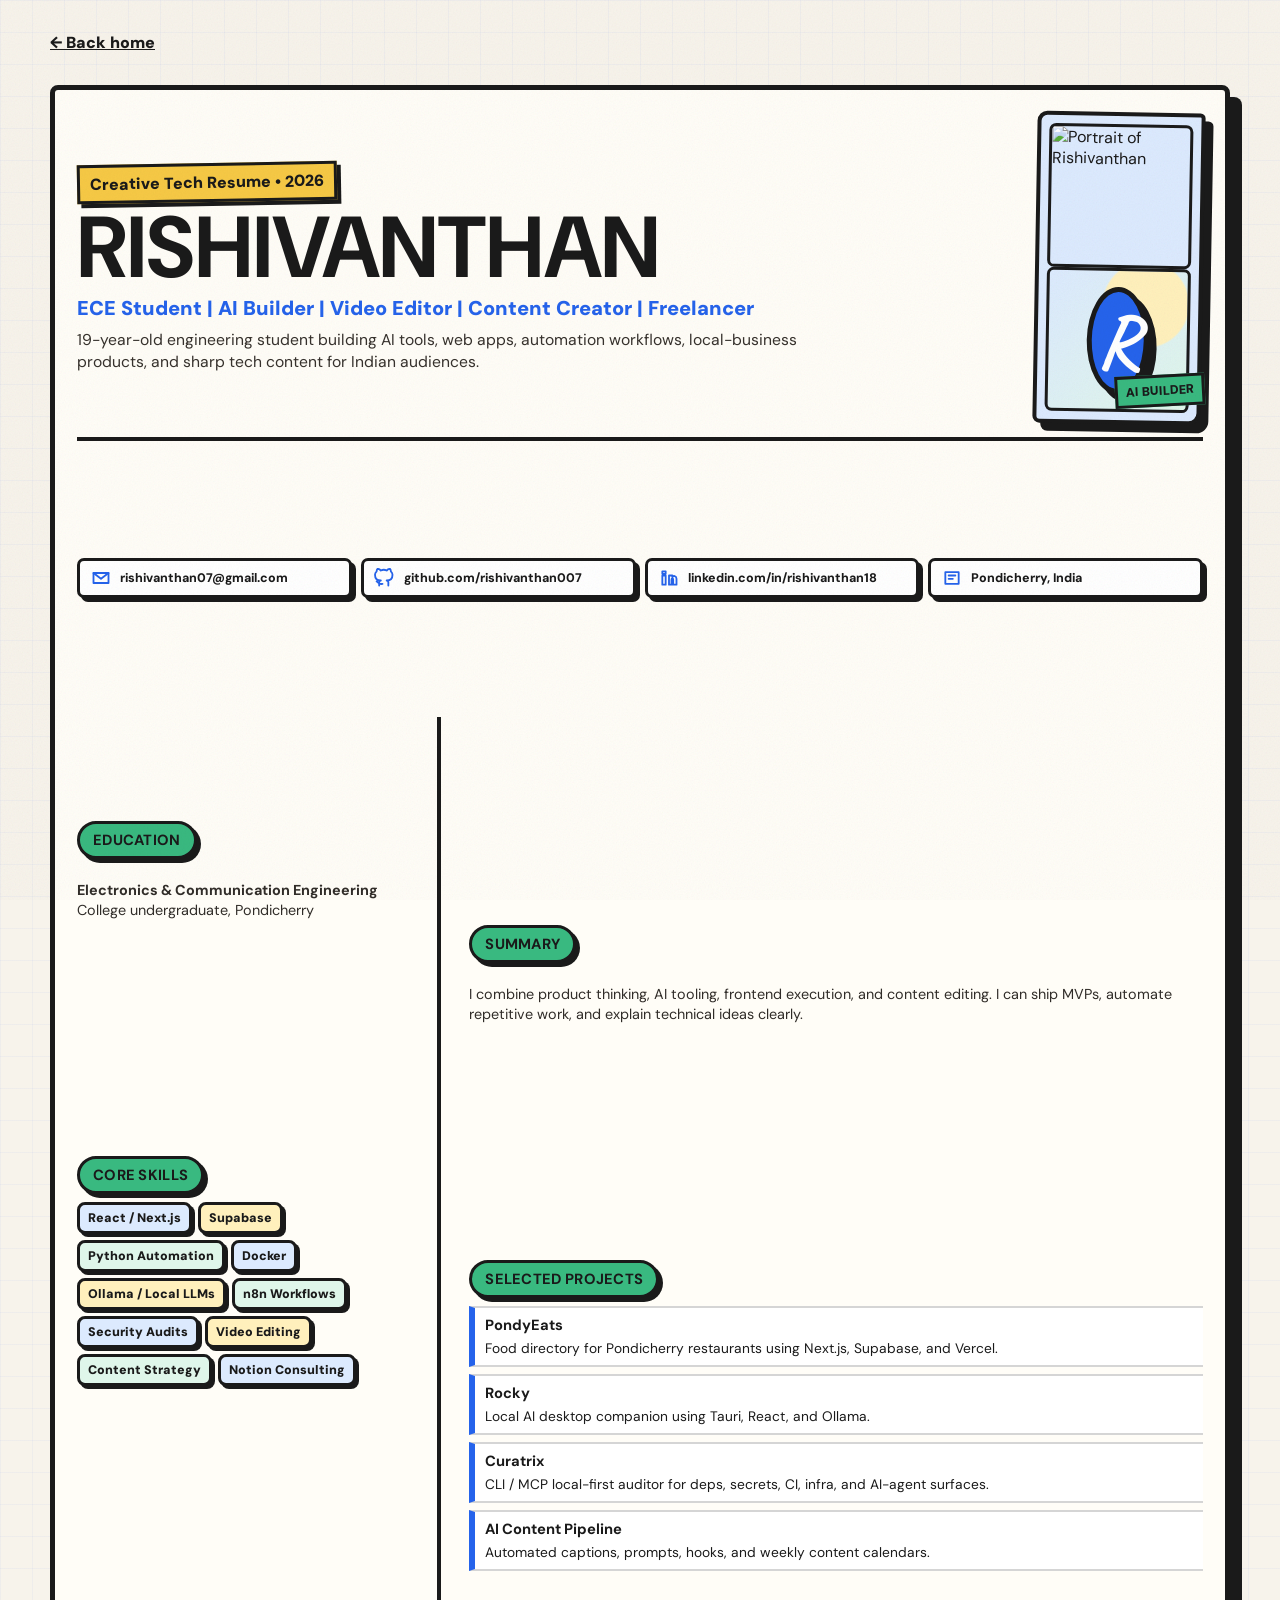
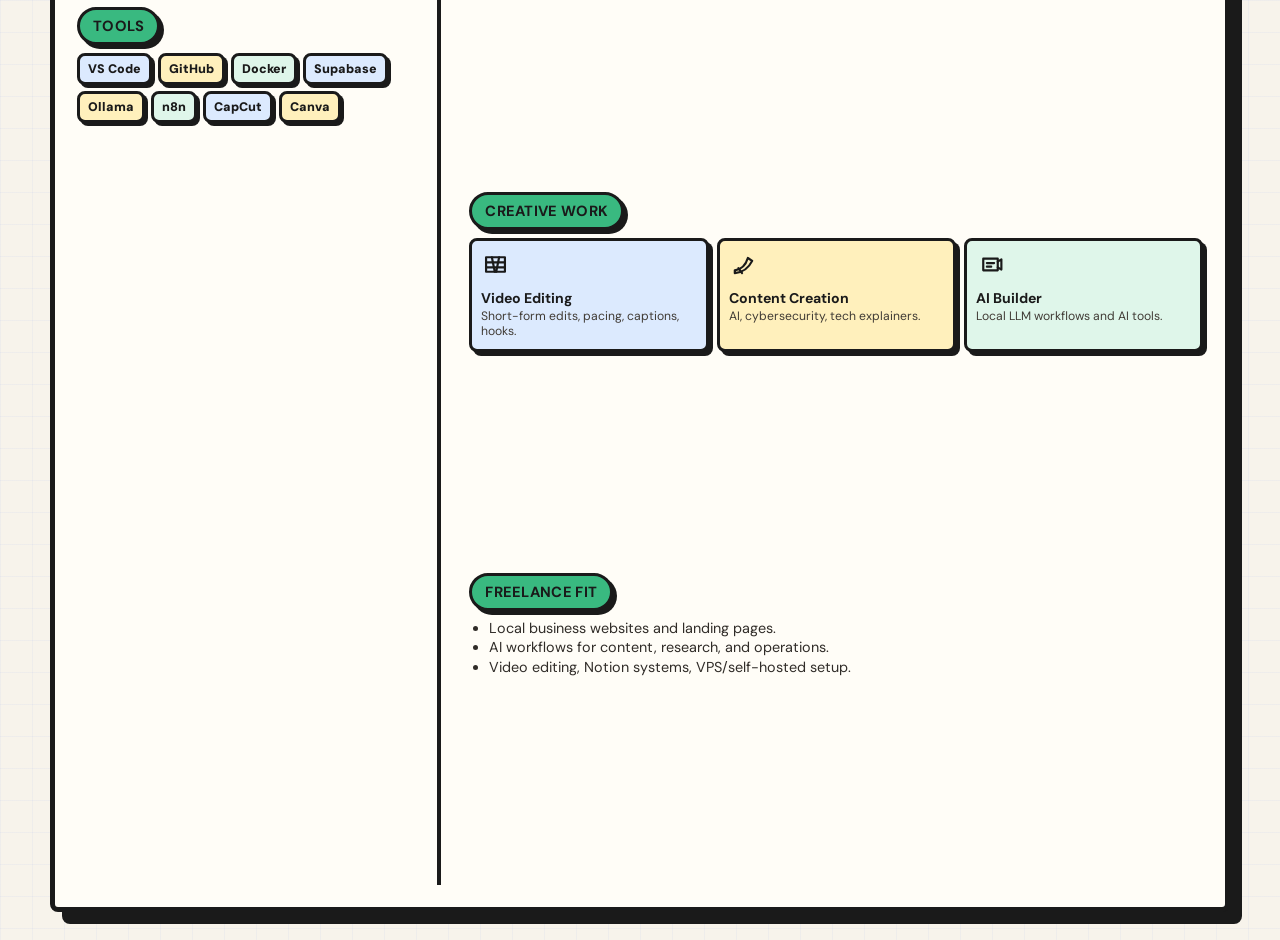
==== commit 14b18838: "Add private image fallbacks" ====
--- a/resume.html
+++ b/resume.html
@@ -30,7 +30,10 @@
           </div>
 
           <figure class="resume-photo-card">
-            <img src="MMEEE.png" alt="Portrait of Rishivanthan" />
+            <img src="MMEEE.png" alt="Portrait of Rishivanthan" onerror="this.closest('.resume-photo-card').classList.add('image-missing')" />
+            <div class="private-image-fallback" aria-hidden="true">
+              <span>R</span>
+            </div>
           </figure>
         </header>
 
--- a/styles.css
+++ b/styles.css
@@ -286,6 +286,41 @@
   filter: contrast(1.04) saturate(0.86);
 }
 
+.private-image-fallback {
+  display: none;
+  place-items: center;
+  width: 100%;
+  aspect-ratio: 1;
+  background:
+    radial-gradient(circle at 70% 24%, var(--soft-yellow) 0 42px, transparent 44px),
+    linear-gradient(135deg, var(--soft-blue), var(--soft-green));
+  border: 4px solid var(--ink);
+  border-radius: 8px 10px 7px 12px;
+}
+
+.private-image-fallback span {
+  display: grid;
+  place-items: center;
+  width: 45%;
+  aspect-ratio: 1;
+  color: #fff;
+  background: var(--blue);
+  border: 5px solid var(--ink);
+  border-radius: 50%;
+  box-shadow: 8px 8px 0 var(--ink);
+  font-family: "Caveat", cursive;
+  font-size: clamp(5rem, 9vw, 8rem);
+  font-weight: 700;
+}
+
+.image-missing img {
+  display: none;
+}
+
+.image-missing .private-image-fallback {
+  display: grid;
+}
+
 .hero-portrait figcaption {
   margin-top: 12px;
   font-family: "Kalam", cursive;
@@ -698,6 +733,35 @@
   filter: saturate(0.95) contrast(1.03);
 }
 
+.project-image-fallback {
+  display: none;
+  width: 100%;
+  height: 126px;
+  place-items: center;
+  background:
+    linear-gradient(135deg, rgba(37, 99, 235, 0.18), rgba(57, 185, 128, 0.22)),
+    #fffdf7;
+}
+
+.project-image-fallback span {
+  padding: 8px 12px;
+  background: var(--soft-yellow);
+  border: 3px solid var(--ink);
+  border-radius: 8px;
+  box-shadow: 4px 4px 0 var(--ink);
+  font-family: "Kalam", cursive;
+  font-size: 1.4rem;
+  font-weight: 900;
+}
+
+.project-visual.image-preview.image-missing img {
+  display: none;
+}
+
+.project-visual.image-preview.image-missing .project-image-fallback {
+  display: grid;
+}
+
 .food-preview img {
   object-position: 19% 43%;
 }
@@ -1357,6 +1421,15 @@
   border-radius: 7px;
 }
 
+.resume-photo-card .private-image-fallback {
+  border-width: 3px;
+  border-radius: 7px;
+}
+
+.resume-photo-card .private-image-fallback span {
+  font-size: clamp(3rem, 6vw, 5rem);
+}
+
 .resume-contact-row {
   display: grid;
   grid-template-columns: repeat(4, 1fr);
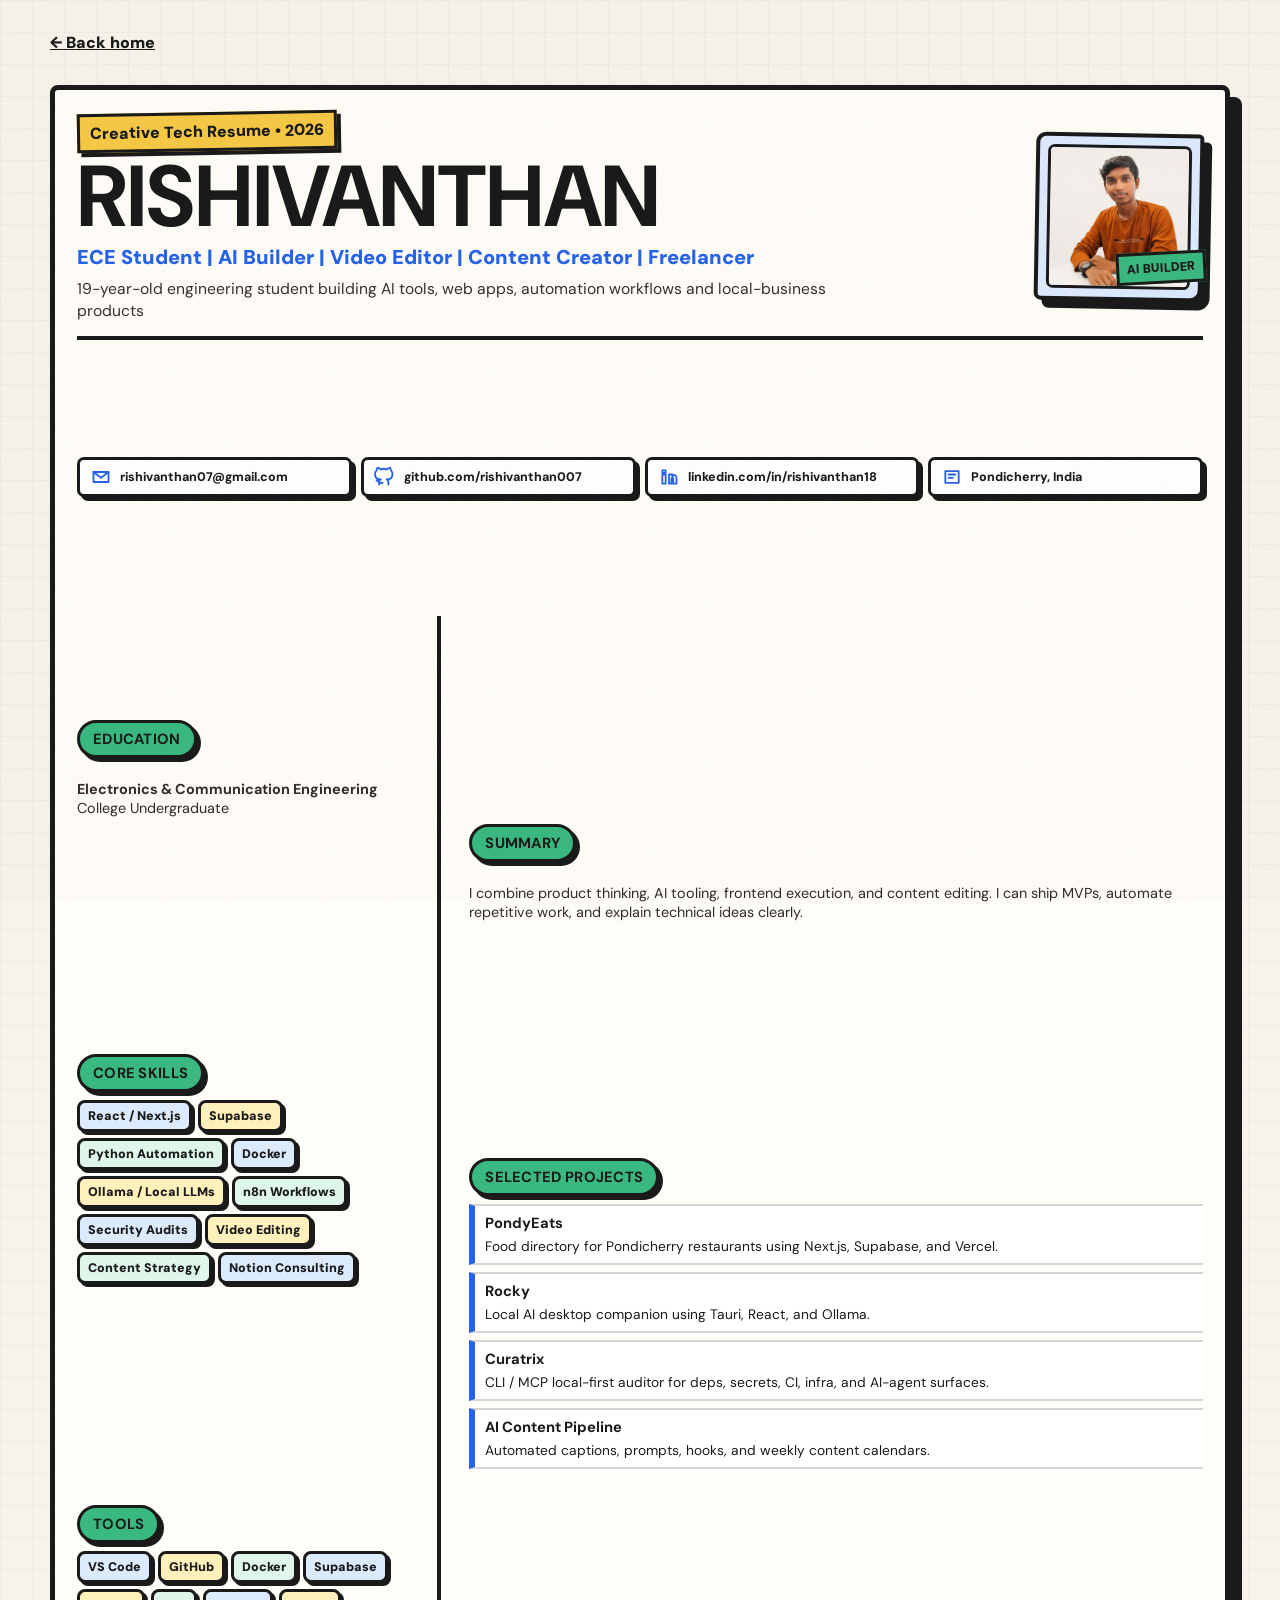
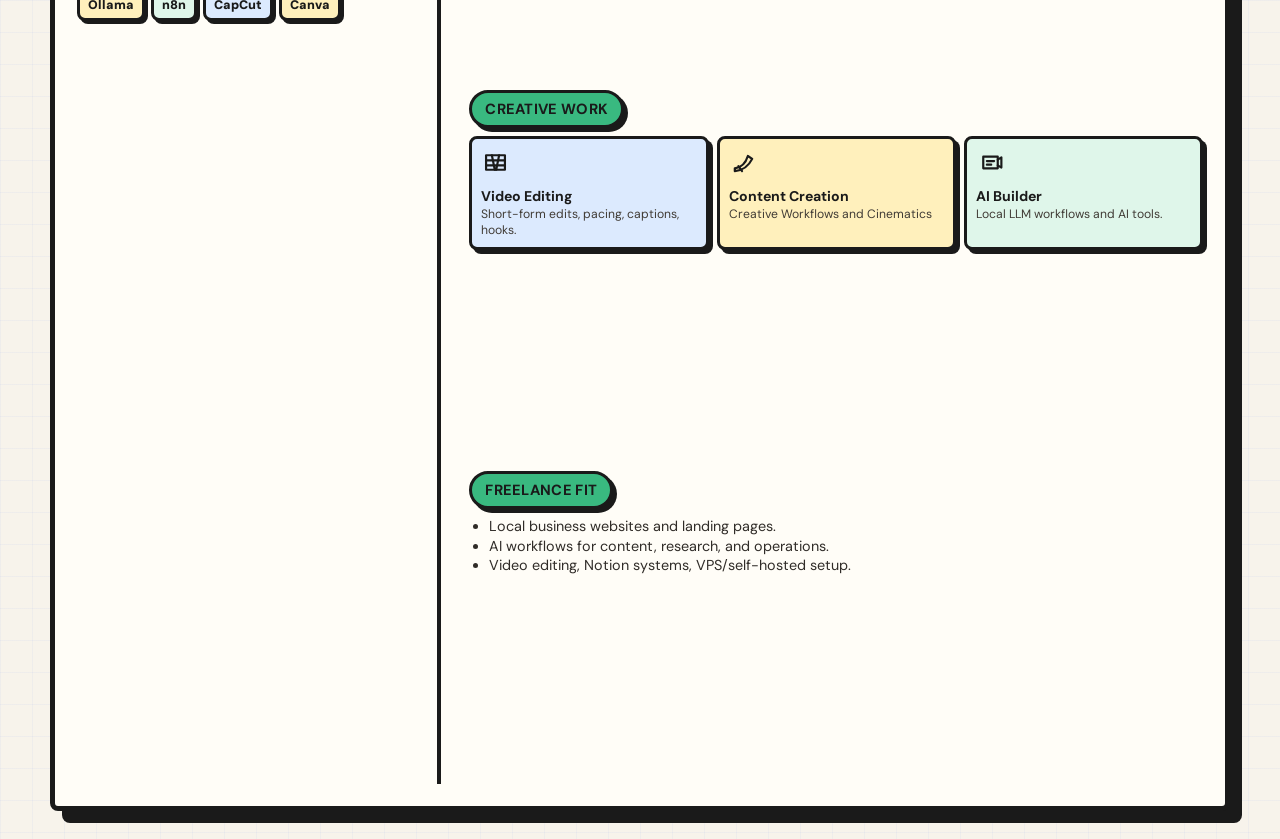
==== commit a360254b: "Revise resume content for clarity and updates Updated resume summary and education details for clari" ====
--- a/resume.html
+++ b/resume.html
@@ -24,8 +24,8 @@
             <h1>Rishivanthan</h1>
             <p class="resume-role">ECE Student | AI Builder | Video Editor | Content Creator | Freelancer</p>
             <p class="resume-summary">
-              19-year-old engineering student building AI tools, web apps, automation workflows,
-              local-business products, and sharp tech content for Indian audiences.
+              19-year-old engineering student building AI tools, web apps, automation workflows and
+              local-business products
             </p>
           </div>
 
@@ -60,7 +60,7 @@
           <aside class="resume-left">
             <section class="resume-section">
               <h2>Education</h2>
-              <p><strong>Electronics & Communication Engineering</strong><br />College undergraduate, Pondicherry</p>
+              <p><strong>Electronics & Communication Engineering</strong><br />College Undergraduate</p>
             </section>
 
             <section class="resume-section">
@@ -130,7 +130,7 @@
                 <div>
                   <svg viewBox="0 0 40 40" aria-hidden="true"><path d="M8 28c9-1 15-7 18-17l6 4c-5 10-13 16-24 17z" /><path d="M13 25l5 7" /></svg>
                   <strong>Content Creation</strong>
-                  <span>AI, cybersecurity, tech explainers.</span>
+                  <span>Creative Workflows and Cinematics </span>
                 </div>
                 <div>
                   <svg viewBox="0 0 40 40" aria-hidden="true"><path d="M10 12h20v16H10z" /><path d="M15 18h10M15 23h6M30 16l5-3v14l-5-3" /></svg>
